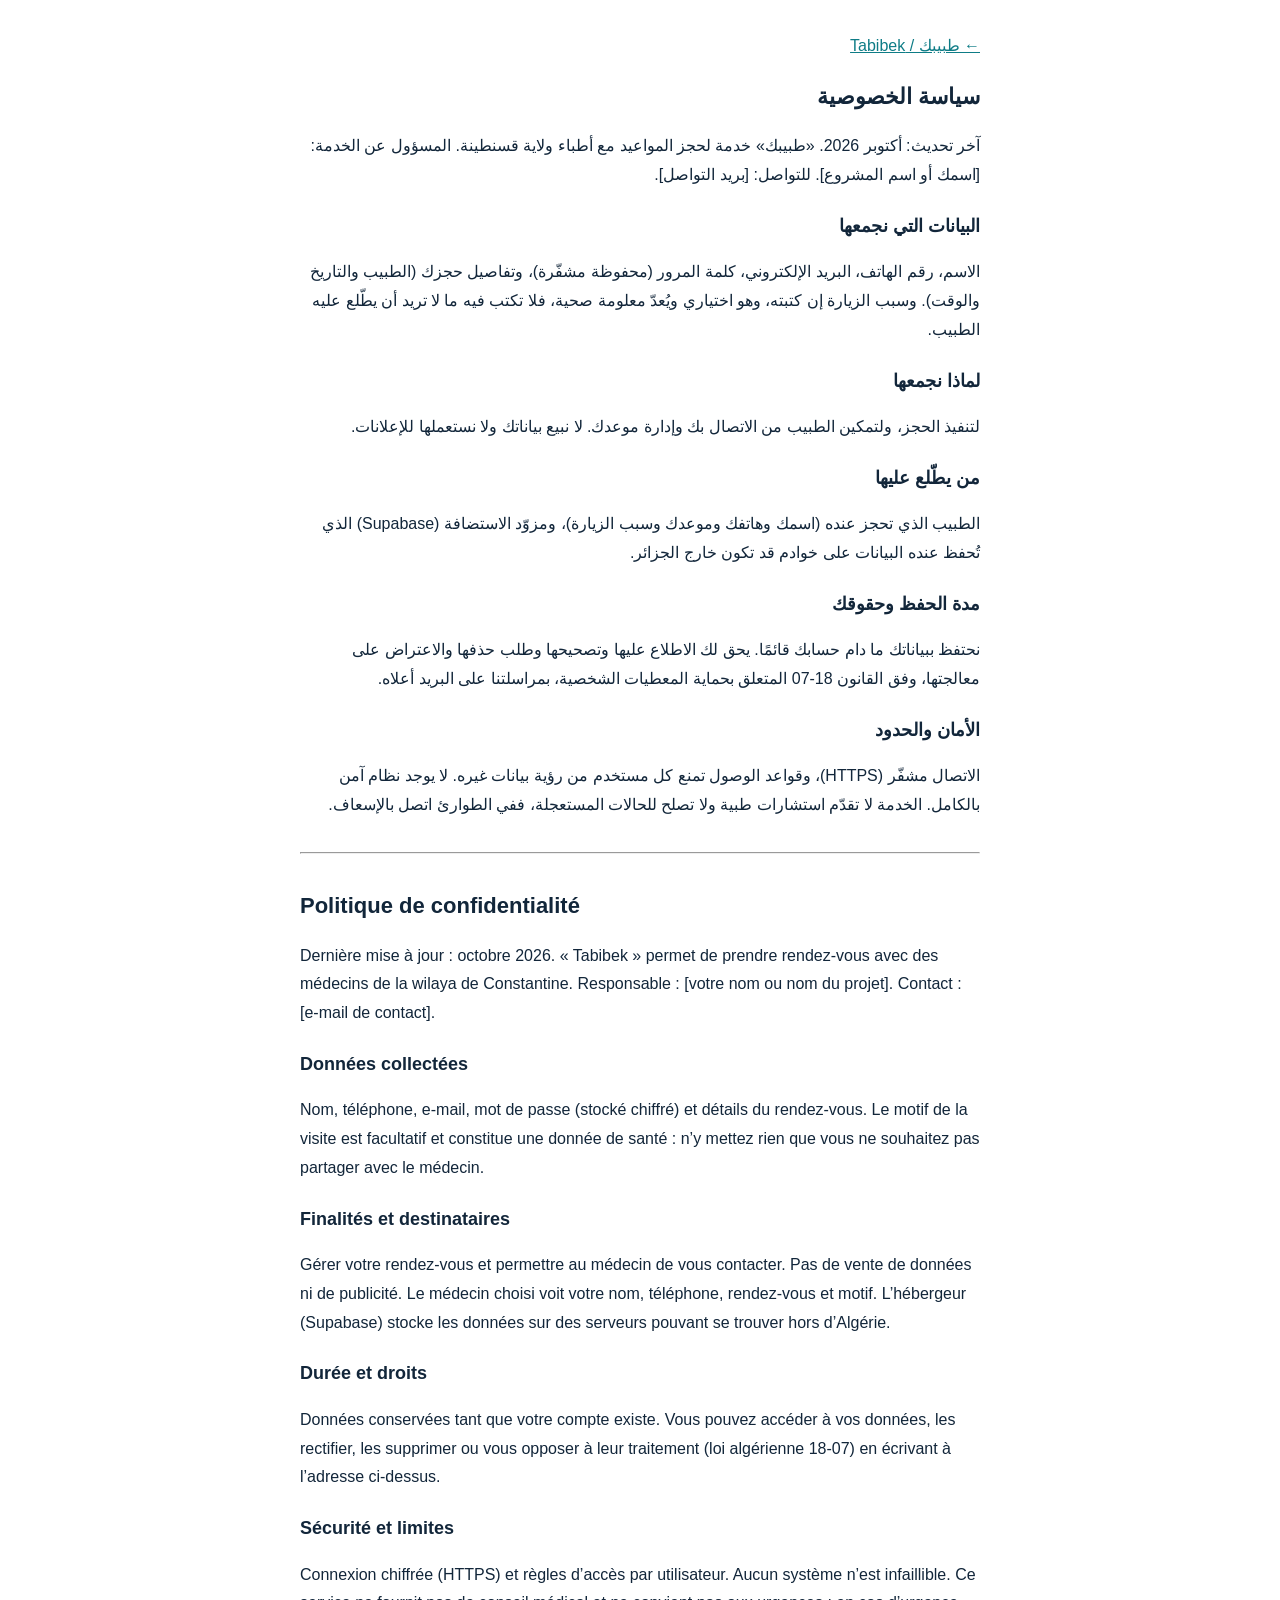
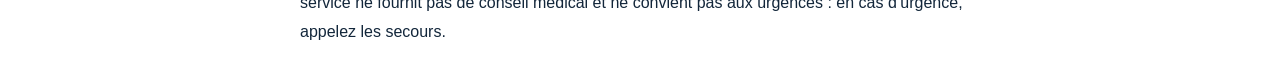
==== privacy.html @ 14866e70 "Add privacy policy in Arabic and French" ====
<!DOCTYPE html>
<html lang="ar" dir="rtl"><head><meta charset="utf-8"><meta name="viewport" content="width=device-width,initial-scale=1"><title>سياسة الخصوصية – Confidentialité</title>
<style>body{font:16px/1.8 Tahoma,Arial,sans-serif;max-width:680px;margin:auto;padding:16px;color:#12263a}h1{font-size:22px}h2{font-size:18px;margin-top:20px}a{color:#0e7c86}hr{margin:32px 0}.fr{direction:ltr;text-align:left}</style></head><body>
<p><a href="./">← طبيبك / Tabibek</a></p>
<h1>سياسة الخصوصية</h1>
<p>آخر تحديث: أكتوبر 2026. «طبيبك» خدمة لحجز المواعيد مع أطباء ولاية قسنطينة. المسؤول عن الخدمة: [اسمك أو اسم المشروع]. للتواصل: [بريد التواصل].</p>
<h2>البيانات التي نجمعها</h2>
<p>الاسم، رقم الهاتف، البريد الإلكتروني، كلمة المرور (محفوظة مشفّرة)، وتفاصيل حجزك (الطبيب والتاريخ والوقت). وسبب الزيارة إن كتبته، وهو اختياري ويُعدّ معلومة صحية، فلا تكتب فيه ما لا تريد أن يطّلع عليه الطبيب.</p>
<h2>لماذا نجمعها</h2>
<p>لتنفيذ الحجز، ولتمكين الطبيب من الاتصال بك وإدارة موعدك. لا نبيع بياناتك ولا نستعملها للإعلانات.</p>
<h2>من يطّلع عليها</h2>
<p>الطبيب الذي تحجز عنده (اسمك وهاتفك وموعدك وسبب الزيارة)، ومزوّد الاستضافة (Supabase) الذي تُحفظ عنده البيانات على خوادم قد تكون خارج الجزائر.</p>
<h2>مدة الحفظ وحقوقك</h2>
<p>نحتفظ ببياناتك ما دام حسابك قائمًا. يحق لك الاطلاع عليها وتصحيحها وطلب حذفها والاعتراض على معالجتها، وفق القانون 18-07 المتعلق بحماية المعطيات الشخصية، بمراسلتنا على البريد أعلاه.</p>
<h2>الأمان والحدود</h2>
<p>الاتصال مشفّر (HTTPS)، وقواعد الوصول تمنع كل مستخدم من رؤية بيانات غيره. لا يوجد نظام آمن بالكامل. الخدمة لا تقدّم استشارات طبية ولا تصلح للحالات المستعجلة، ففي الطوارئ اتصل بالإسعاف.</p>
<hr>
<div class="fr" lang="fr" dir="ltr">
<h1>Politique de confidentialité</h1>
<p>Dernière mise à jour : octobre 2026. « Tabibek » permet de prendre rendez-vous avec des médecins de la wilaya de Constantine. Responsable : [votre nom ou nom du projet]. Contact : [e-mail de contact].</p>
<h2>Données collectées</h2>
<p>Nom, téléphone, e-mail, mot de passe (stocké chiffré) et détails du rendez-vous. Le motif de la visite est facultatif et constitue une donnée de santé : n’y mettez rien que vous ne souhaitez pas partager avec le médecin.</p>
<h2>Finalités et destinataires</h2>
<p>Gérer votre rendez-vous et permettre au médecin de vous contacter. Pas de vente de données ni de publicité. Le médecin choisi voit votre nom, téléphone, rendez-vous et motif. L’hébergeur (Supabase) stocke les données sur des serveurs pouvant se trouver hors d’Algérie.</p>
<h2>Durée et droits</h2>
<p>Données conservées tant que votre compte existe. Vous pouvez accéder à vos données, les rectifier, les supprimer ou vous opposer à leur traitement (loi algérienne 18-07) en écrivant à l’adresse ci-dessus.</p>
<h2>Sécurité et limites</h2>
<p>Connexion chiffrée (HTTPS) et règles d’accès par utilisateur. Aucun système n’est infaillible. Ce service ne fournit pas de conseil médical et ne convient pas aux urgences : en cas d’urgence, appelez les secours.</p>
</div></body></html>
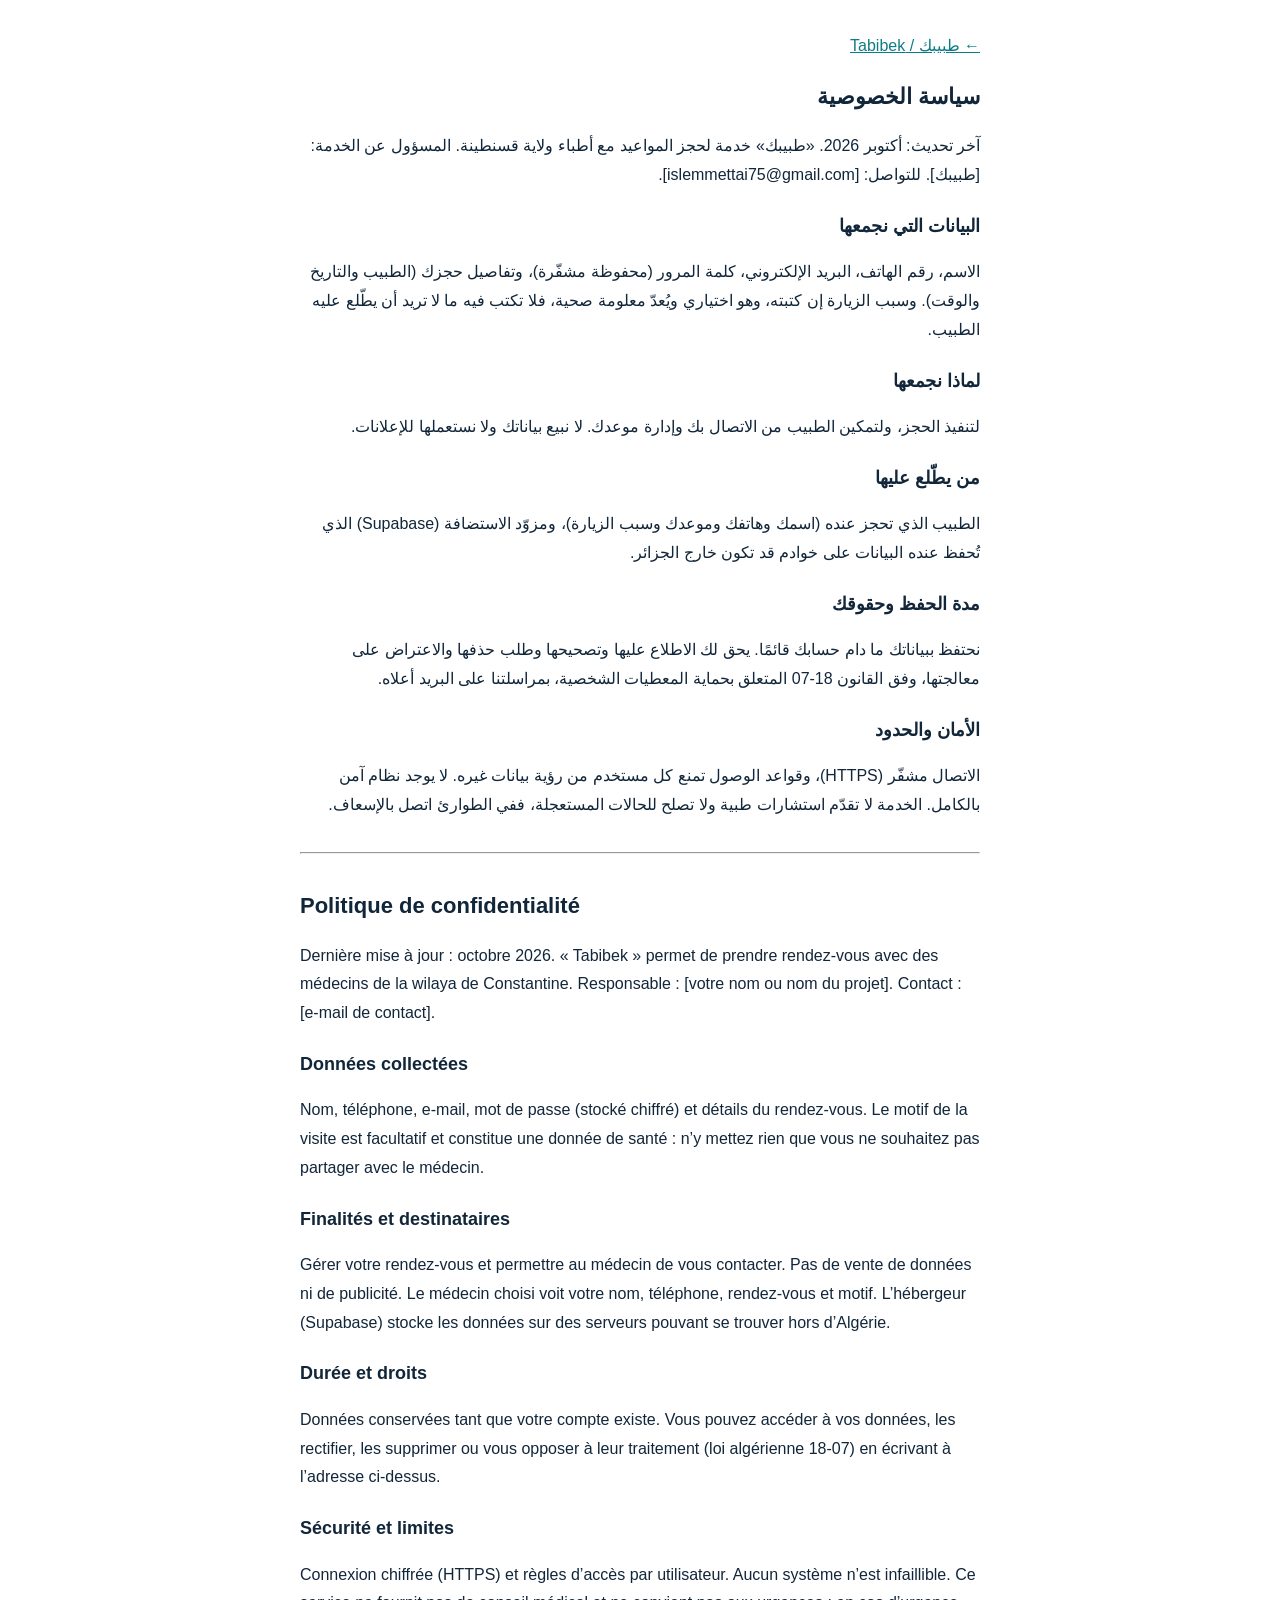
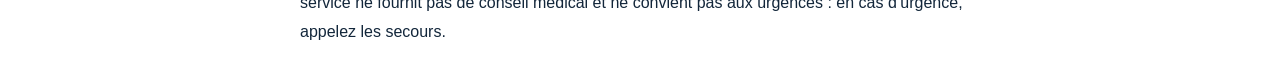
==== commit ce8555b0: "Update contact information in privacy policy" ====
--- a/privacy.html
+++ b/privacy.html
@@ -3,7 +3,7 @@
 <style>body{font:16px/1.8 Tahoma,Arial,sans-serif;max-width:680px;margin:auto;padding:16px;color:#12263a}h1{font-size:22px}h2{font-size:18px;margin-top:20px}a{color:#0e7c86}hr{margin:32px 0}.fr{direction:ltr;text-align:left}</style></head><body>
 <p><a href="./">← طبيبك / Tabibek</a></p>
 <h1>سياسة الخصوصية</h1>
-<p>آخر تحديث: أكتوبر 2026. «طبيبك» خدمة لحجز المواعيد مع أطباء ولاية قسنطينة. المسؤول عن الخدمة: [اسمك أو اسم المشروع]. للتواصل: [بريد التواصل].</p>
+<p>آخر تحديث: أكتوبر 2026. «طبيبك» خدمة لحجز المواعيد مع أطباء ولاية قسنطينة. المسؤول عن الخدمة: [طبيبك]. للتواصل: [islemmettai75@gmail.com].</p>
 <h2>البيانات التي نجمعها</h2>
 <p>الاسم، رقم الهاتف، البريد الإلكتروني، كلمة المرور (محفوظة مشفّرة)، وتفاصيل حجزك (الطبيب والتاريخ والوقت). وسبب الزيارة إن كتبته، وهو اختياري ويُعدّ معلومة صحية، فلا تكتب فيه ما لا تريد أن يطّلع عليه الطبيب.</p>
 <h2>لماذا نجمعها</h2>
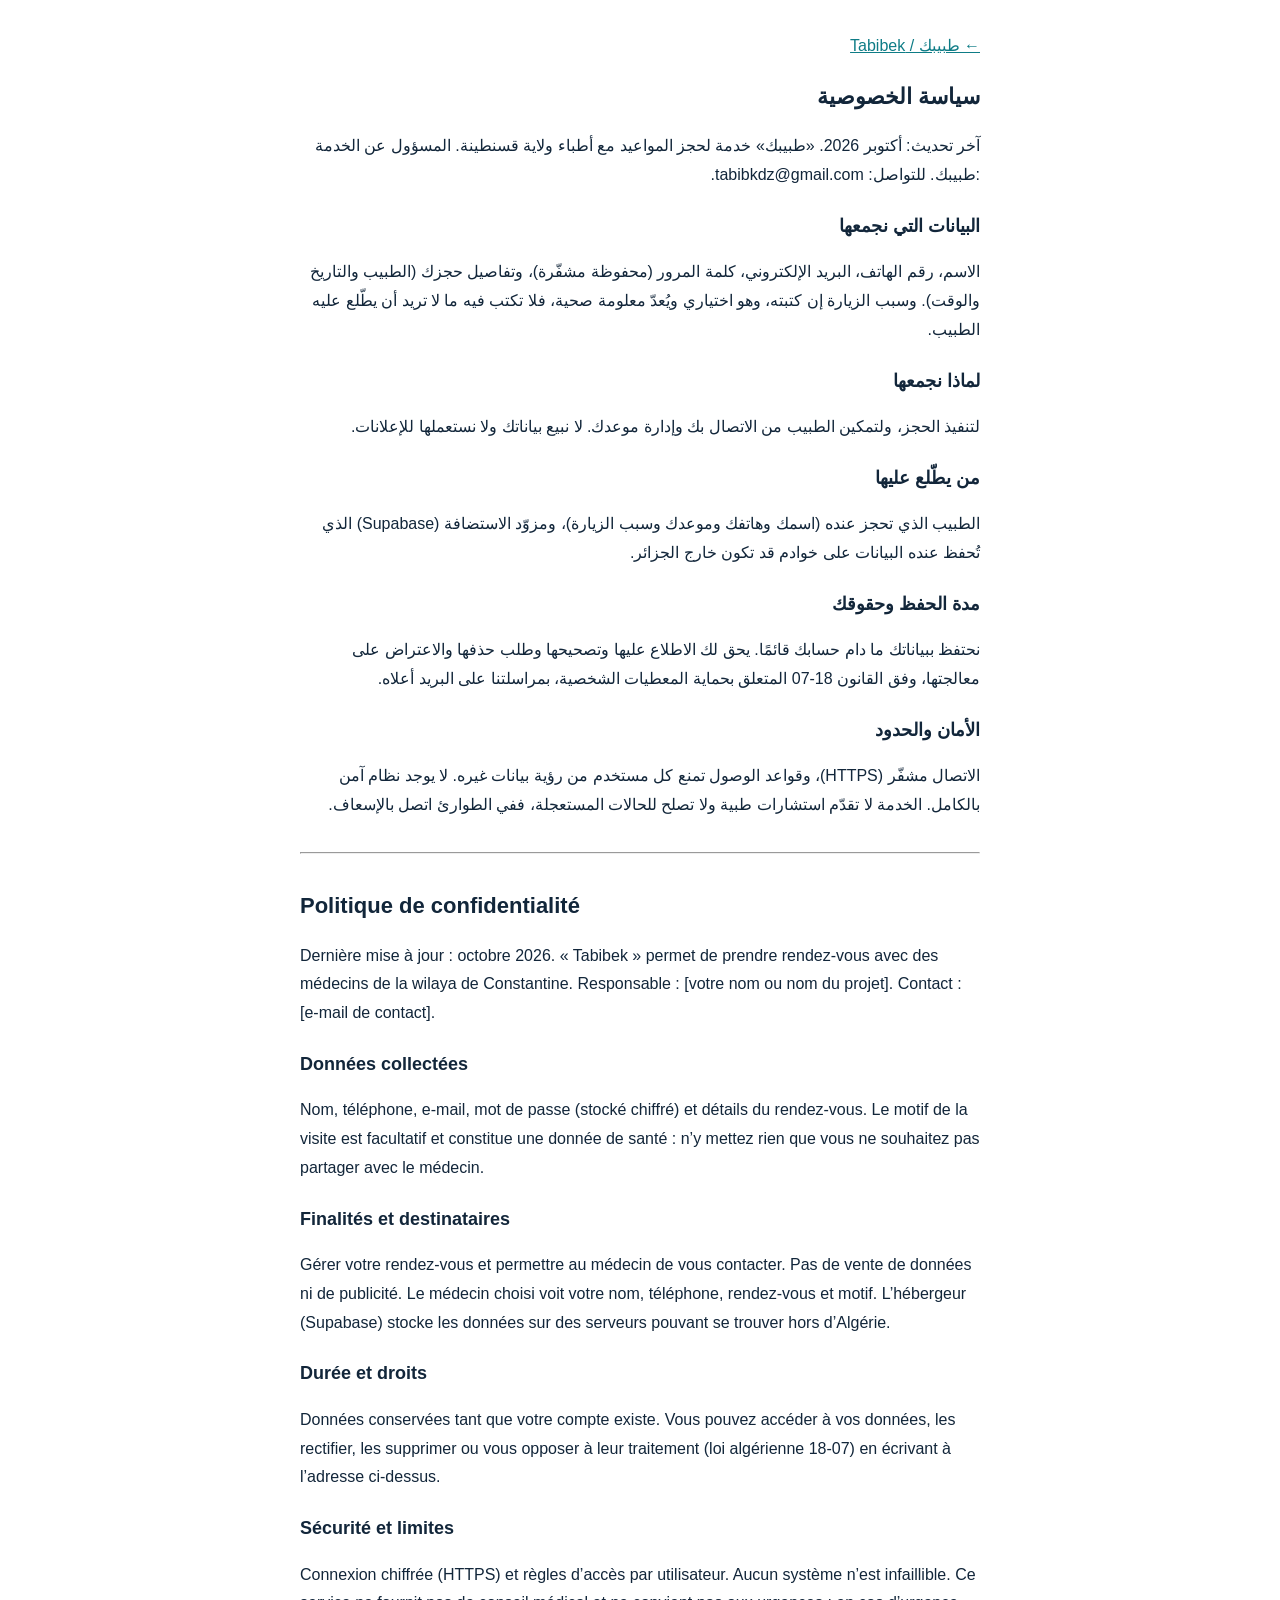
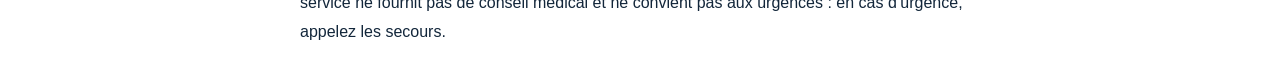
==== commit f7d98d73: "Update contact email in privacy policy" ====
--- a/privacy.html
+++ b/privacy.html
@@ -3,7 +3,7 @@
 <style>body{font:16px/1.8 Tahoma,Arial,sans-serif;max-width:680px;margin:auto;padding:16px;color:#12263a}h1{font-size:22px}h2{font-size:18px;margin-top:20px}a{color:#0e7c86}hr{margin:32px 0}.fr{direction:ltr;text-align:left}</style></head><body>
 <p><a href="./">← طبيبك / Tabibek</a></p>
 <h1>سياسة الخصوصية</h1>
-<p>آخر تحديث: أكتوبر 2026. «طبيبك» خدمة لحجز المواعيد مع أطباء ولاية قسنطينة. المسؤول عن الخدمة: [طبيبك]. للتواصل: [islemmettai75@gmail.com].</p>
+<p>آخر تحديث: أكتوبر 2026. «طبيبك» خدمة لحجز المواعيد مع أطباء ولاية قسنطينة. المسؤول عن الخدمة :طبيبك. للتواصل: tabibkdz@gmail.com.</p>
 <h2>البيانات التي نجمعها</h2>
 <p>الاسم، رقم الهاتف، البريد الإلكتروني، كلمة المرور (محفوظة مشفّرة)، وتفاصيل حجزك (الطبيب والتاريخ والوقت). وسبب الزيارة إن كتبته، وهو اختياري ويُعدّ معلومة صحية، فلا تكتب فيه ما لا تريد أن يطّلع عليه الطبيب.</p>
 <h2>لماذا نجمعها</h2>
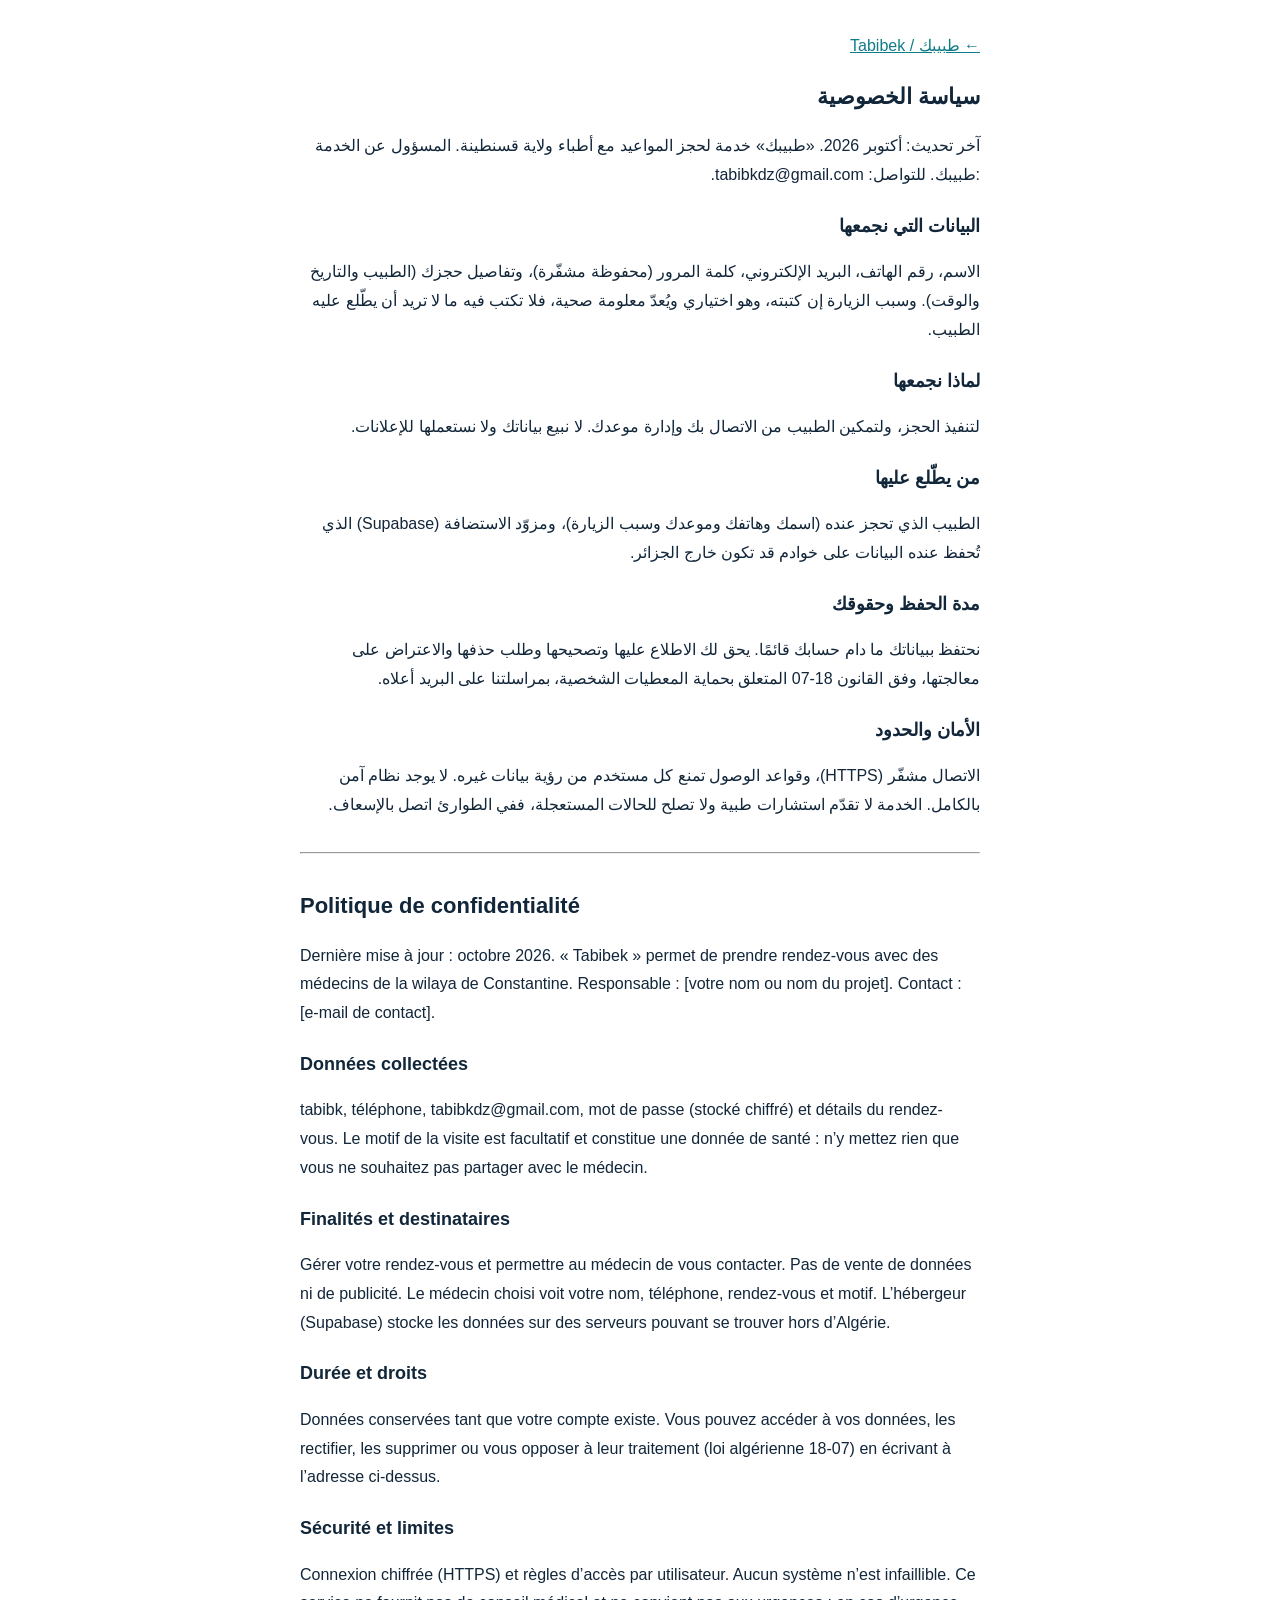
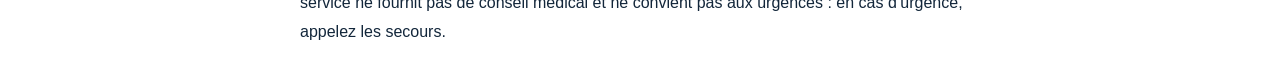
==== commit 96add396: "Revise collected data in privacy policy Updated collected data section with example values." ====
--- a/privacy.html
+++ b/privacy.html
@@ -19,7 +19,7 @@
 <h1>Politique de confidentialité</h1>
 <p>Dernière mise à jour : octobre 2026. « Tabibek » permet de prendre rendez-vous avec des médecins de la wilaya de Constantine. Responsable : [votre nom ou nom du projet]. Contact : [e-mail de contact].</p>
 <h2>Données collectées</h2>
-<p>Nom, téléphone, e-mail, mot de passe (stocké chiffré) et détails du rendez-vous. Le motif de la visite est facultatif et constitue une donnée de santé : n’y mettez rien que vous ne souhaitez pas partager avec le médecin.</p>
+<p>tabibk, téléphone, tabibkdz@gmail.com, mot de passe (stocké chiffré) et détails du rendez-vous. Le motif de la visite est facultatif et constitue une donnée de santé : n’y mettez rien que vous ne souhaitez pas partager avec le médecin.</p>
 <h2>Finalités et destinataires</h2>
 <p>Gérer votre rendez-vous et permettre au médecin de vous contacter. Pas de vente de données ni de publicité. Le médecin choisi voit votre nom, téléphone, rendez-vous et motif. L’hébergeur (Supabase) stocke les données sur des serveurs pouvant se trouver hors d’Algérie.</p>
 <h2>Durée et droits</h2>
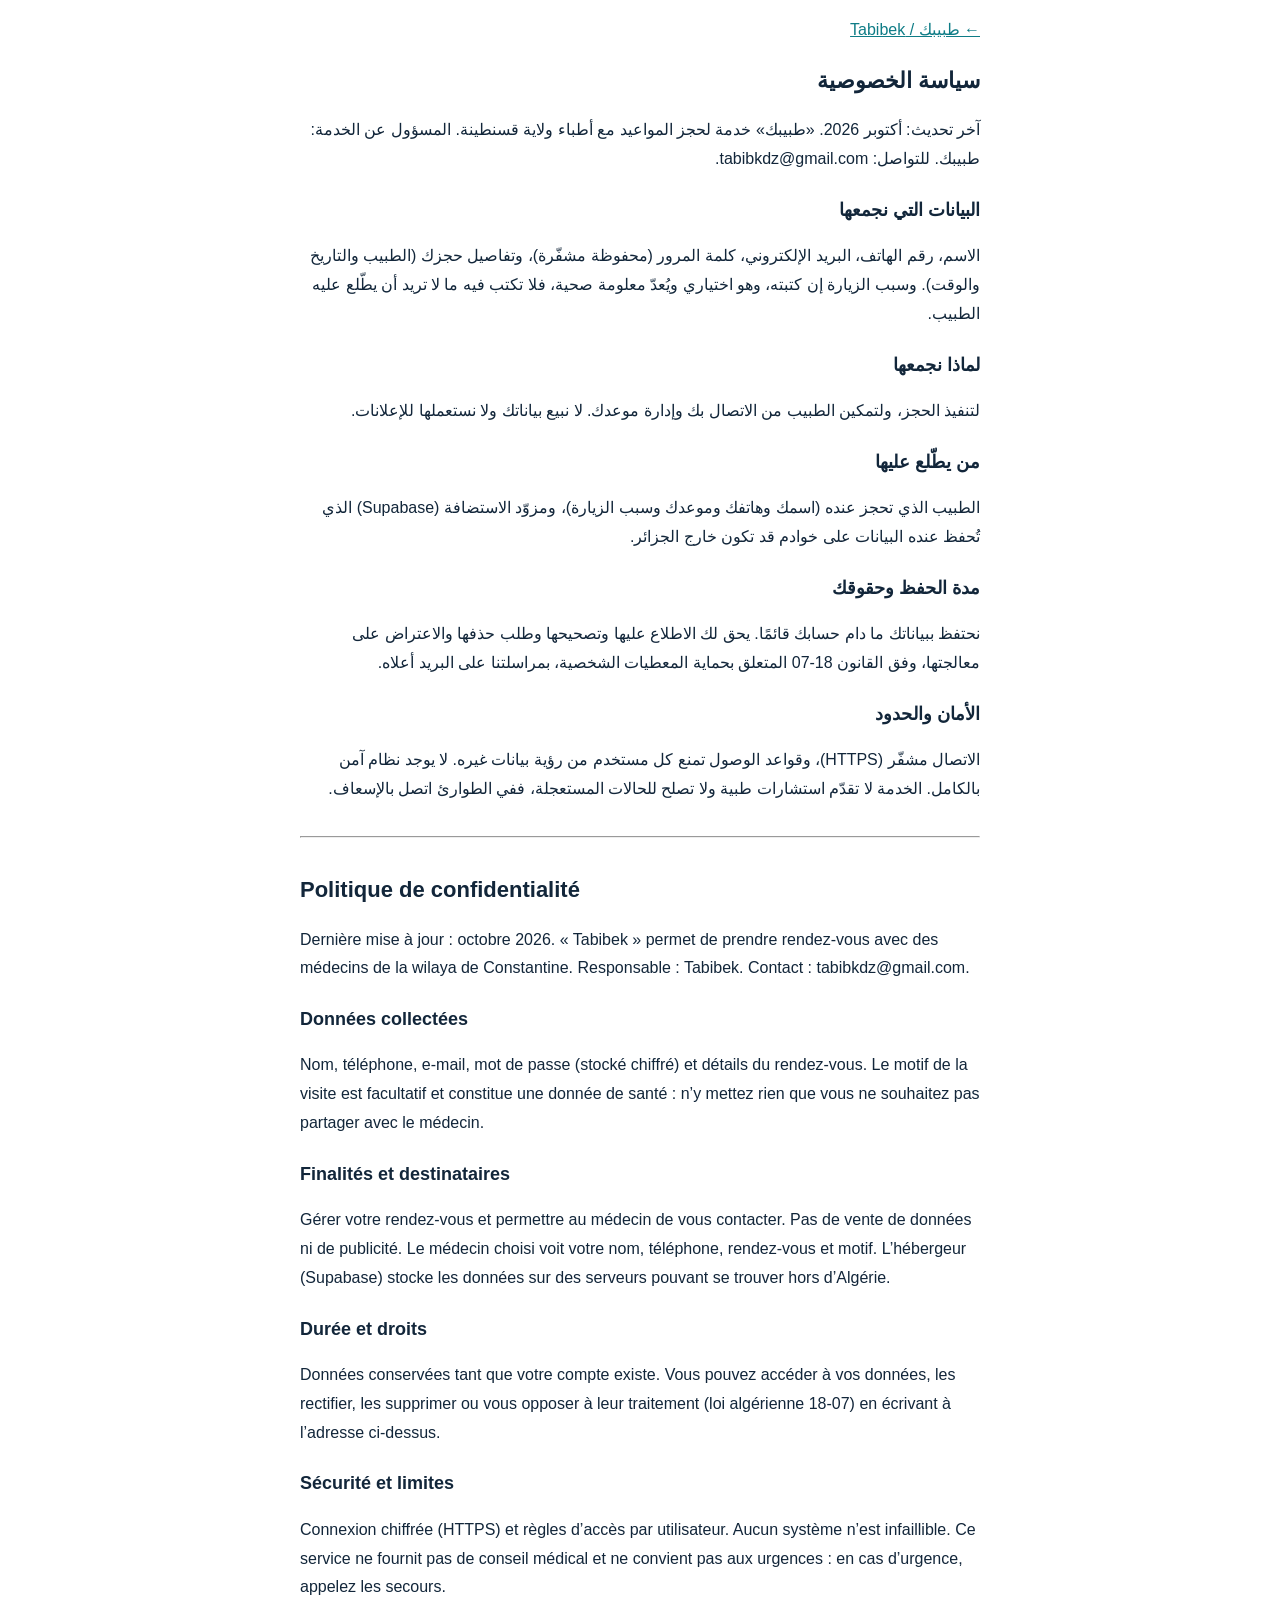
==== commit 78eef86d: "Fix HTML content and update contact information" ====
--- a/privacy.html
+++ b/privacy.html
@@ -1,9 +1,9 @@
-<!DOCTYPE html>
+<!DOCTYPE<!DOCTYPE html>
 <html lang="ar" dir="rtl"><head><meta charset="utf-8"><meta name="viewport" content="width=device-width,initial-scale=1"><title>سياسة الخصوصية – Confidentialité</title>
 <style>body{font:16px/1.8 Tahoma,Arial,sans-serif;max-width:680px;margin:auto;padding:16px;color:#12263a}h1{font-size:22px}h2{font-size:18px;margin-top:20px}a{color:#0e7c86}hr{margin:32px 0}.fr{direction:ltr;text-align:left}</style></head><body>
 <p><a href="./">← طبيبك / Tabibek</a></p>
 <h1>سياسة الخصوصية</h1>
-<p>آخر تحديث: أكتوبر 2026. «طبيبك» خدمة لحجز المواعيد مع أطباء ولاية قسنطينة. المسؤول عن الخدمة :طبيبك. للتواصل: tabibkdz@gmail.com.</p>
+<p>آخر تحديث: أكتوبر 2026. «طبيبك» خدمة لحجز المواعيد مع أطباء ولاية قسنطينة. المسؤول عن الخدمة: طبيبك. للتواصل: tabibkdz@gmail.com.</p>
 <h2>البيانات التي نجمعها</h2>
 <p>الاسم، رقم الهاتف، البريد الإلكتروني، كلمة المرور (محفوظة مشفّرة)، وتفاصيل حجزك (الطبيب والتاريخ والوقت). وسبب الزيارة إن كتبته، وهو اختياري ويُعدّ معلومة صحية، فلا تكتب فيه ما لا تريد أن يطّلع عليه الطبيب.</p>
 <h2>لماذا نجمعها</h2>
@@ -17,9 +17,9 @@
 <hr>
 <div class="fr" lang="fr" dir="ltr">
 <h1>Politique de confidentialité</h1>
-<p>Dernière mise à jour : octobre 2026. « Tabibek » permet de prendre rendez-vous avec des médecins de la wilaya de Constantine. Responsable : [votre nom ou nom du projet]. Contact : [e-mail de contact].</p>
+<p>Dernière mise à jour : octobre 2026. « Tabibek » permet de prendre rendez-vous avec des médecins de la wilaya de Constantine. Responsable : Tabibek. Contact : tabibkdz@gmail.com.</p>
 <h2>Données collectées</h2>
-<p>tabibk, téléphone, tabibkdz@gmail.com, mot de passe (stocké chiffré) et détails du rendez-vous. Le motif de la visite est facultatif et constitue une donnée de santé : n’y mettez rien que vous ne souhaitez pas partager avec le médecin.</p>
+<p>Nom, téléphone, e-mail, mot de passe (stocké chiffré) et détails du rendez-vous. Le motif de la visite est facultatif et constitue une donnée de santé : n’y mettez rien que vous ne souhaitez pas partager avec le médecin.</p>
 <h2>Finalités et destinataires</h2>
 <p>Gérer votre rendez-vous et permettre au médecin de vous contacter. Pas de vente de données ni de publicité. Le médecin choisi voit votre nom, téléphone, rendez-vous et motif. L’hébergeur (Supabase) stocke les données sur des serveurs pouvant se trouver hors d’Algérie.</p>
 <h2>Durée et droits</h2>
